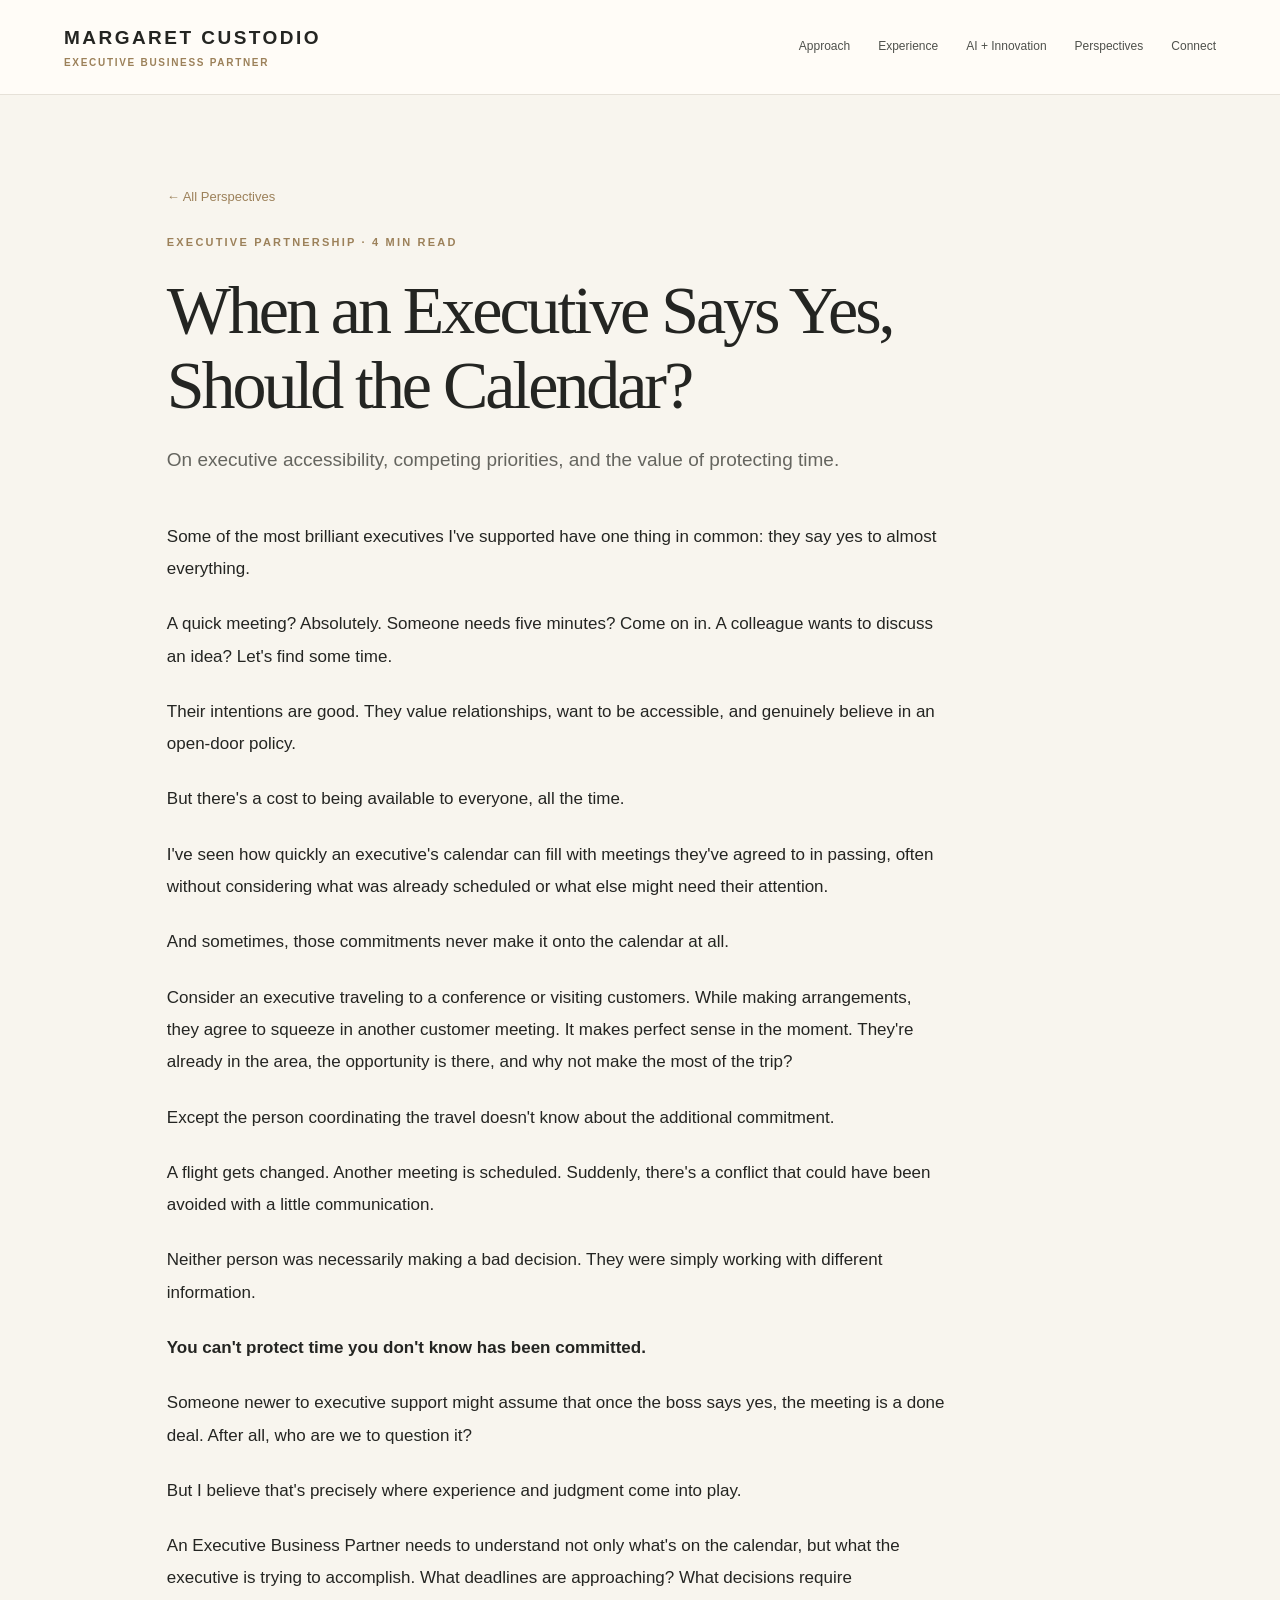
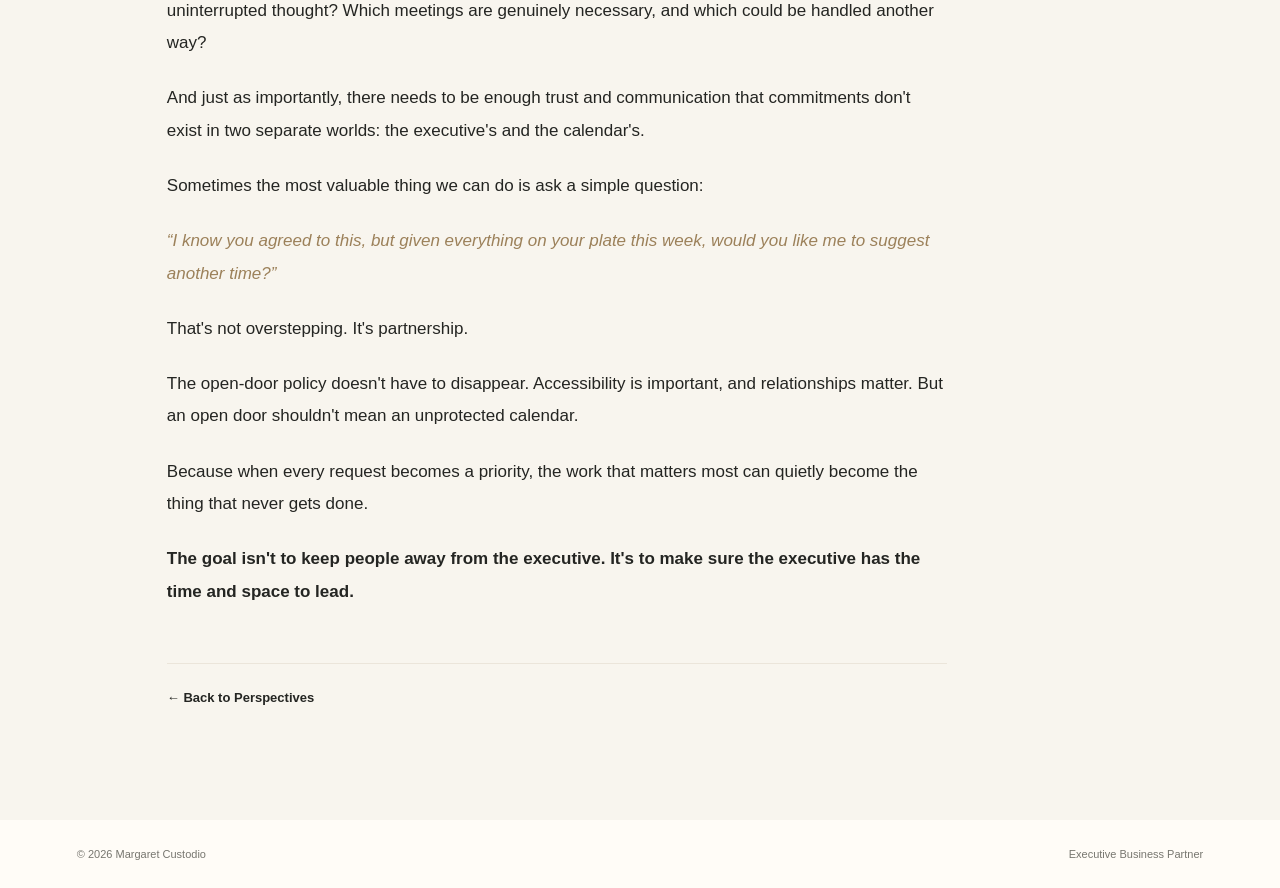
==== calendar-and-priorities.html @ 5e757c97 "Add files via upload" ====
<!doctype html><html lang="en"><head><meta charset="utf-8"><meta name="viewport" content="width=device-width, initial-scale=1"><meta name="description" content="Perspectives from Margaret Custodio on executive partnership, leadership and the modern workplace."><title>When an Executive Says Yes | Margaret Custodio</title><link rel="stylesheet" href="styles.css"></head><body><a class="skip" href="#main">Skip to content</a><header class="site-header"><a class="brand" href="index.html#home">MARGARET CUSTODIO<span>EXECUTIVE BUSINESS PARTNER</span></a><nav aria-label="Main navigation"><a href="index.html#approach">Approach</a><a href="index.html#experience">Experience</a><a href="index.html#innovation">AI + Innovation</a><a href="perspectives.html" aria-current="page">Perspectives</a><a href="index.html#connect">Connect</a></nav></header><main id="main" class="inner-page"><article class="article-layout"><a class="article-back" href="perspectives.html">← All Perspectives</a><div class="eyebrow">EXECUTIVE PARTNERSHIP · 4 MIN READ</div><h1>When an Executive Says Yes, Should the Calendar?</h1><p class="article-subtitle">On executive accessibility, competing priorities, and the value of protecting time.</p><div class="article-body"><p>Some of the most brilliant executives I&#x27;ve supported have one thing in common: they say yes to almost everything.</p><p>A quick meeting? Absolutely. Someone needs five minutes? Come on in. A colleague wants to discuss an idea? Let&#x27;s find some time.</p><p>Their intentions are good. They value relationships, want to be accessible, and genuinely believe in an open-door policy.</p><p>But there&#x27;s a cost to being available to everyone, all the time.</p><p>I&#x27;ve seen how quickly an executive&#x27;s calendar can fill with meetings they&#x27;ve agreed to in passing, often without considering what was already scheduled or what else might need their attention.</p><p>And sometimes, those commitments never make it onto the calendar at all.</p><p>Consider an executive traveling to a conference or visiting customers. While making arrangements, they agree to squeeze in another customer meeting. It makes perfect sense in the moment. They&#x27;re already in the area, the opportunity is there, and why not make the most of the trip?</p><p>Except the person coordinating the travel doesn&#x27;t know about the additional commitment.</p><p>A flight gets changed. Another meeting is scheduled. Suddenly, there&#x27;s a conflict that could have been avoided with a little communication.</p><p>Neither person was necessarily making a bad decision. They were simply working with different information.</p><p><strong>You can&#x27;t protect time you don&#x27;t know has been committed.</strong></p><p>Someone newer to executive support might assume that once the boss says yes, the meeting is a done deal. After all, who are we to question it?</p><p>But I believe that&#x27;s precisely where experience and judgment come into play.</p><p>An Executive Business Partner needs to understand not only what&#x27;s on the calendar, but what the executive is trying to accomplish. What deadlines are approaching? What decisions require uninterrupted thought? Which meetings are genuinely necessary, and which could be handled another way?</p><p>And just as importantly, there needs to be enough trust and communication that commitments don&#x27;t exist in two separate worlds: the executive&#x27;s and the calendar&#x27;s.</p><p>Sometimes the most valuable thing we can do is ask a simple question:</p><p><em>“I know you agreed to this, but given everything on your plate this week, would you like me to suggest another time?”</em></p><p>That&#x27;s not overstepping. It&#x27;s partnership.</p><p>The open-door policy doesn&#x27;t have to disappear. Accessibility is important, and relationships matter. But an open door shouldn&#x27;t mean an unprotected calendar.</p><p>Because when every request becomes a priority, the work that matters most can quietly become the thing that never gets done.</p><p><strong>The goal isn&#x27;t to keep people away from the executive. It&#x27;s to make sure the executive has the time and space to lead.</strong></p></div><div class="article-bottom"><a class="text-link" href="perspectives.html">← Back to Perspectives</a></div></article></main><footer><span>© 2026 Margaret Custodio</span><span>Executive Business Partner</span></footer></body></html>
---- styles.css ----
:root{--ink:#242522;--muted:#65655f;--cream:#f8f5ee;--paper:#fffcf7;--sand:#ebe5da;--gold:#9c815a;--dark:#292c28}*{box-sizing:border-box}html{scroll-behavior:smooth}body{margin:0;background:var(--cream);color:var(--ink);font-family:Arial,Helvetica,sans-serif;line-height:1.65}a{color:inherit}a:focus-visible{outline:3px solid var(--gold);outline-offset:5px}.skip{position:absolute;top:-60px;left:12px;background:white;padding:8px;z-index:10}.skip:focus{top:12px}.site-header{display:flex;justify-content:space-between;align-items:center;padding:25px max(5%,calc((100vw - 1220px)/2));background:var(--paper);border-bottom:1px solid #e6e1d8;gap:20px}.brand{text-decoration:none;font-size:19px;font-weight:700;letter-spacing:.13em;line-height:1.35}.brand span{display:block;font-size:10px;letter-spacing:.17em;color:var(--gold);margin-top:5px}.site-header nav{display:flex;gap:28px;flex-wrap:wrap}.site-header nav a{text-decoration:none;font-size:12px;color:#4f514c}.site-header nav a:hover,.text-link:hover{color:var(--gold)}.hero{min-height:690px;padding:110px max(6%,calc((100vw - 1140px)/2)) 45px;background:radial-gradient(circle at 90% 30%,#e9e0d1 0,transparent 40%),var(--paper)}.eyebrow{font-size:11px;letter-spacing:.2em;font-weight:700;color:var(--gold);text-transform:uppercase}h1,h2,.statement p{font-family:Georgia,'Times New Roman',serif;font-weight:400;letter-spacing:-.045em;line-height:1.08}h1{font-size:clamp(60px,8.2vw,112px);margin:24px 0 27px}h2{font-size:clamp(45px,5vw,76px);margin:20px 0 28px}em{font-weight:400;color:var(--gold)}.intro{font-size:19px;max-width:560px;color:#545750;line-height:1.7}.hero-actions{display:flex;align-items:center;gap:35px;margin:35px 0 90px}.button{display:inline-block;text-decoration:none;background:var(--dark);color:white;padding:15px 23px;font-size:12px;font-weight:700;letter-spacing:.07em}.button:hover{background:#4d534b}.text-link{font-size:13px;text-decoration:none;font-weight:700}.hero-foot{display:flex;gap:36px;flex-wrap:wrap;border-top:1px solid #ded8cc;padding-top:23px;color:var(--muted);font-size:11px;letter-spacing:.07em;text-transform:uppercase}.statement{background:#e9e3d7;padding:100px max(6%,calc((100vw - 1050px)/2));text-align:center}.statement p{font-size:clamp(30px,4.5vw,56px);max-width:1050px;margin:30px auto 0}.section{padding:105px max(6%,calc((100vw - 1140px)/2))}.section-heading{display:flex;justify-content:space-between;gap:70px;align-items:end}.section-heading>p{max-width:390px;color:var(--muted);margin-bottom:30px}.three{display:grid;grid-template-columns:repeat(3,1fr);gap:16px;margin-top:45px}.tile{background:var(--paper);padding:37px 31px 45px;border:1px solid #e7e1d6}.tile-num{font-family:Georgia,serif;color:var(--gold);font-size:25px}.tile h3{font-family:Georgia,serif;font-size:29px;font-weight:400;margin:23px 0 12px}.tile p,.experience-list p,.innovation p{color:#5b5d56;font-size:14px}.experience{background:var(--paper)}.section-lead{max-width:630px;color:var(--muted)}.experience-list{margin-top:45px}.experience-list article{display:grid;grid-template-columns:40% 60%;gap:24px;border-top:1px solid #dedbd4;padding:28px 0}.experience-list h3{font-family:Georgia,serif;font-size:22px;font-weight:400;margin:0 0 4px}.experience-list span{font-size:12px;color:var(--gold)}.experience-list p{margin:0;max-width:570px}.innovation{background:#ede8df}.innovation-grid{display:grid;grid-template-columns:1fr 1fr;gap:70px}.innovation-grid p{font-size:16px}.note{margin-top:30px;padding-top:20px;border-top:1px solid #d4cabc;font-size:12px;letter-spacing:.06em;color:#77736a}.connect{text-align:center;background:var(--dark);color:#faf7f0;padding:100px 24px}.connect h2{margin:20px 0}.connect em{color:#c6ae85}.connect p{color:#d5d5cf}.button.light{background:#f4eee4;color:#292c28;margin:20px 0 30px}.button.light:hover{background:white}.contact-note{font-size:12px}footer{display:flex;justify-content:space-between;gap:20px;padding:25px 6%;font-size:11px;color:#77766f;background:var(--paper)}@media(max-width:760px){.site-header{align-items:flex-start;flex-direction:column;padding:20px 6%}.site-header nav{gap:15px}.hero{min-height:auto;padding:75px 6% 35px}.hero-actions{margin-bottom:70px}.section{padding:75px 6%}.section-heading,.innovation-grid{display:block}.three{grid-template-columns:1fr}.experience-list article{grid-template-columns:1fr;gap:8px}.statement{padding:75px 6%}.hero-foot{gap:14px}footer{flex-direction:column}}

/* Perspectives additions */
.perspectives-feature { background:var(--paper); }
.featured-article { border-top:1px solid var(--sand); padding:36px 0 8px; max-width:800px; }
.featured-article h3 { font-family:Georgia,serif; font-weight:normal; font-size:clamp(27px,3.5vw,42px); line-height:1.18; margin:16px 0; }
.featured-article p { max-width:650px; color:var(--muted); }
.more-link { margin-top:30px; font-size:13px; letter-spacing:.05em; }
.inner-page { padding:88px 6% 110px; max-width:1100px; margin:auto; min-height:70vh; }
.inner-page h1 { font-family:Georgia,serif; font-size:clamp(44px,6vw,76px); font-weight:normal; line-height:1.1; margin:22px 0; }
.inner-page h1 em { color:var(--gold); }
.inner-page .page-intro { max-width:680px; font-size:19px; color:var(--muted); }
.article-card { border-top:1px solid var(--sand); margin-top:54px; padding-top:28px; max-width:780px; }
.article-card h2 { font-family:Georgia,serif; font-weight:normal; font-size:clamp(27px,4vw,43px); line-height:1.2; margin:15px 0; }
.article-card p { color:var(--muted); }
.article-layout { max-width:780px; }
.article-layout h1 { font-size:clamp(40px,5.5vw,68px); }
.article-subtitle { font-size:19px; color:var(--muted); margin-bottom:45px; }
.article-body { font-size:17px; line-height:1.9; }
.article-body p { margin:0 0 23px; }
.article-body strong { color:var(--ink); }
.article-back { display:inline-block; margin-bottom:25px; font-size:13px; color:var(--gold); text-decoration:none; }
.article-bottom { margin-top:55px; padding-top:20px; border-top:1px solid var(--sand); }
@media(max-width:760px) { .inner-page {padding:60px 6% 80px;} .article-body {font-size:16px;} }
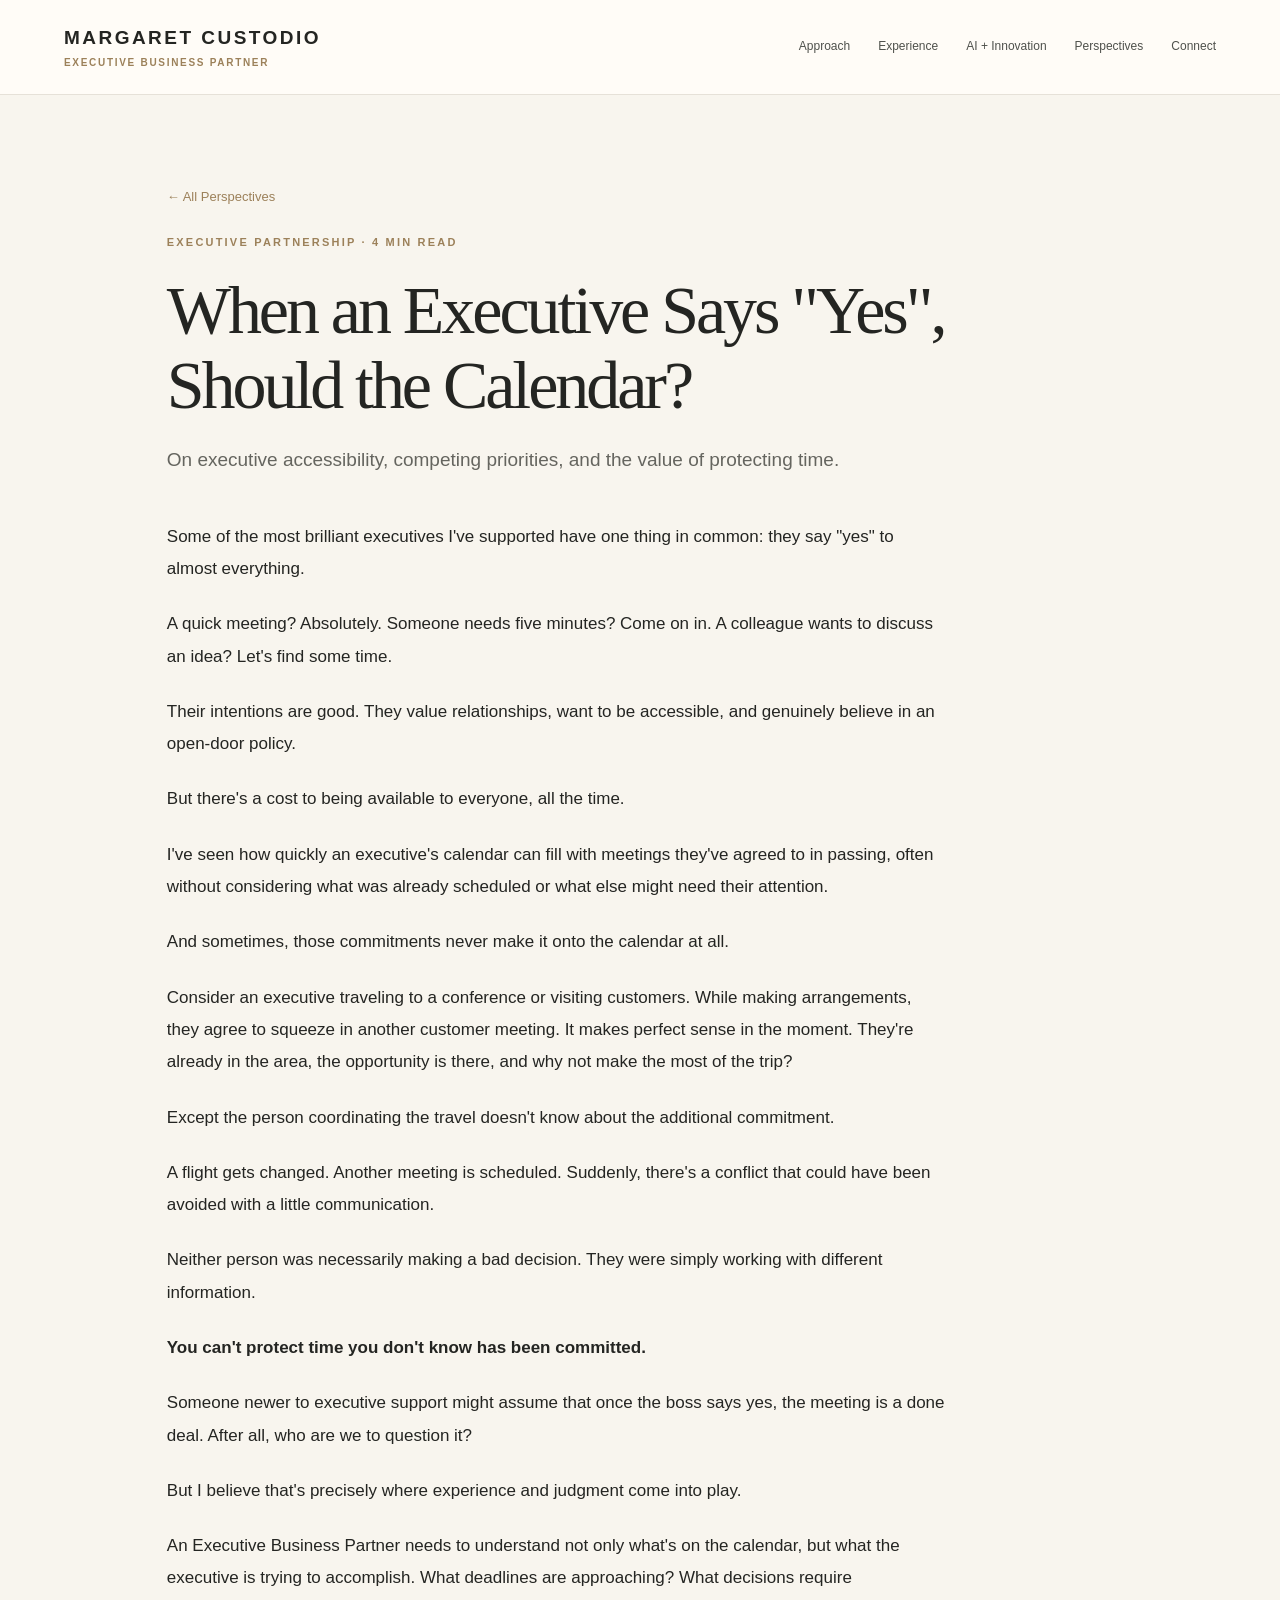
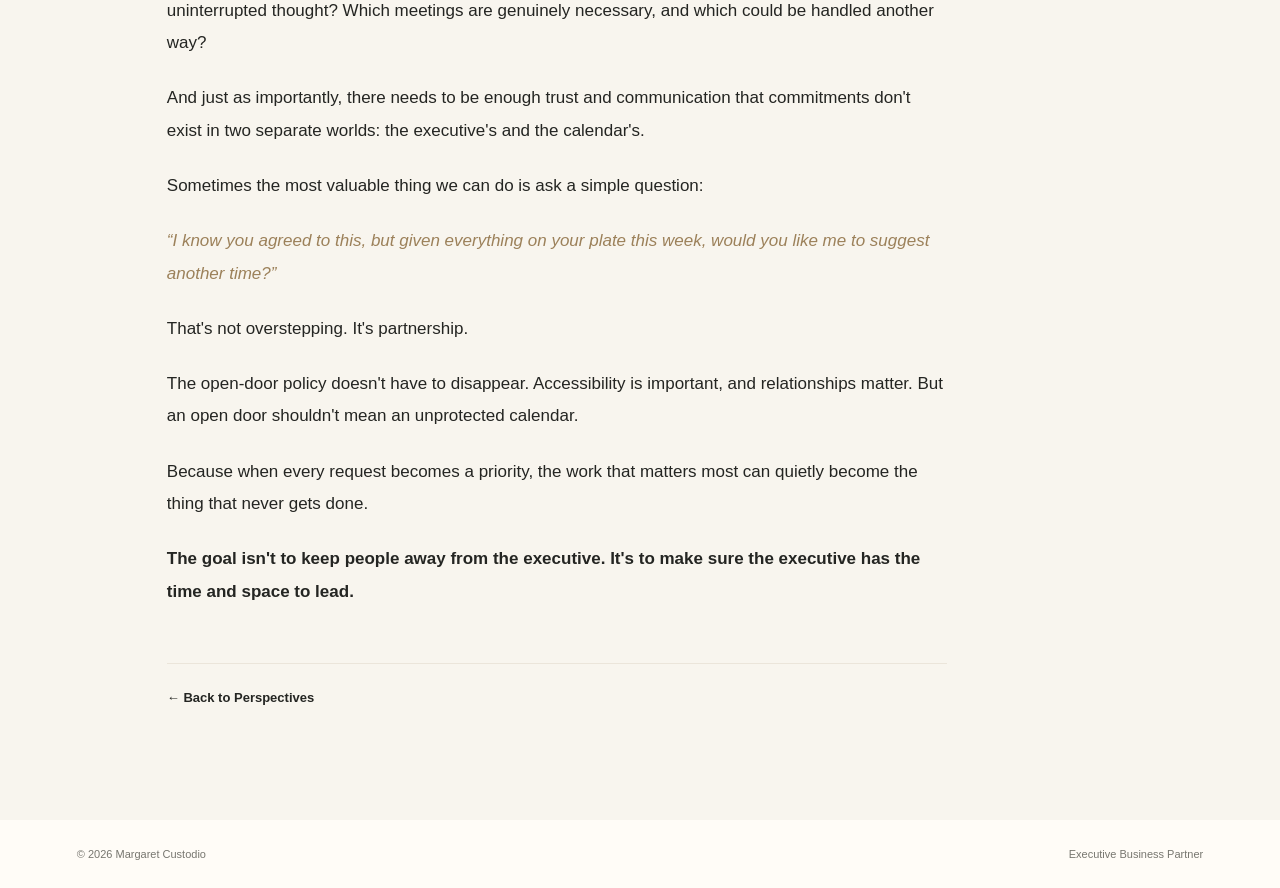
==== commit af53c016: "Fix HTML quotes in calendar-and-priorities.html Updated quotes in the title and article to use stand" ====
--- a/calendar-and-priorities.html
+++ b/calendar-and-priorities.html
@@ -1 +1 @@
-<!doctype html><html lang="en"><head><meta charset="utf-8"><meta name="viewport" content="width=device-width, initial-scale=1"><meta name="description" content="Perspectives from Margaret Custodio on executive partnership, leadership and the modern workplace."><title>When an Executive Says Yes | Margaret Custodio</title><link rel="stylesheet" href="styles.css"></head><body><a class="skip" href="#main">Skip to content</a><header class="site-header"><a class="brand" href="index.html#home">MARGARET CUSTODIO<span>EXECUTIVE BUSINESS PARTNER</span></a><nav aria-label="Main navigation"><a href="index.html#approach">Approach</a><a href="index.html#experience">Experience</a><a href="index.html#innovation">AI + Innovation</a><a href="perspectives.html" aria-current="page">Perspectives</a><a href="index.html#connect">Connect</a></nav></header><main id="main" class="inner-page"><article class="article-layout"><a class="article-back" href="perspectives.html">← All Perspectives</a><div class="eyebrow">EXECUTIVE PARTNERSHIP · 4 MIN READ</div><h1>When an Executive Says Yes, Should the Calendar?</h1><p class="article-subtitle">On executive accessibility, competing priorities, and the value of protecting time.</p><div class="article-body"><p>Some of the most brilliant executives I&#x27;ve supported have one thing in common: they say yes to almost everything.</p><p>A quick meeting? Absolutely. Someone needs five minutes? Come on in. A colleague wants to discuss an idea? Let&#x27;s find some time.</p><p>Their intentions are good. They value relationships, want to be accessible, and genuinely believe in an open-door policy.</p><p>But there&#x27;s a cost to being available to everyone, all the time.</p><p>I&#x27;ve seen how quickly an executive&#x27;s calendar can fill with meetings they&#x27;ve agreed to in passing, often without considering what was already scheduled or what else might need their attention.</p><p>And sometimes, those commitments never make it onto the calendar at all.</p><p>Consider an executive traveling to a conference or visiting customers. While making arrangements, they agree to squeeze in another customer meeting. It makes perfect sense in the moment. They&#x27;re already in the area, the opportunity is there, and why not make the most of the trip?</p><p>Except the person coordinating the travel doesn&#x27;t know about the additional commitment.</p><p>A flight gets changed. Another meeting is scheduled. Suddenly, there&#x27;s a conflict that could have been avoided with a little communication.</p><p>Neither person was necessarily making a bad decision. They were simply working with different information.</p><p><strong>You can&#x27;t protect time you don&#x27;t know has been committed.</strong></p><p>Someone newer to executive support might assume that once the boss says yes, the meeting is a done deal. After all, who are we to question it?</p><p>But I believe that&#x27;s precisely where experience and judgment come into play.</p><p>An Executive Business Partner needs to understand not only what&#x27;s on the calendar, but what the executive is trying to accomplish. What deadlines are approaching? What decisions require uninterrupted thought? Which meetings are genuinely necessary, and which could be handled another way?</p><p>And just as importantly, there needs to be enough trust and communication that commitments don&#x27;t exist in two separate worlds: the executive&#x27;s and the calendar&#x27;s.</p><p>Sometimes the most valuable thing we can do is ask a simple question:</p><p><em>“I know you agreed to this, but given everything on your plate this week, would you like me to suggest another time?”</em></p><p>That&#x27;s not overstepping. It&#x27;s partnership.</p><p>The open-door policy doesn&#x27;t have to disappear. Accessibility is important, and relationships matter. But an open door shouldn&#x27;t mean an unprotected calendar.</p><p>Because when every request becomes a priority, the work that matters most can quietly become the thing that never gets done.</p><p><strong>The goal isn&#x27;t to keep people away from the executive. It&#x27;s to make sure the executive has the time and space to lead.</strong></p></div><div class="article-bottom"><a class="text-link" href="perspectives.html">← Back to Perspectives</a></div></article></main><footer><span>© 2026 Margaret Custodio</span><span>Executive Business Partner</span></footer></body></html>+<!doctype html><html lang="en"><head><meta charset="utf-8"><meta name="viewport" content="width=device-width, initial-scale=1"><meta name="description" content="Perspectives from Margaret Custodio on executive partnership, leadership and the modern workplace."><title>When an Executive Says "Yes" | Margaret Custodio</title><link rel="stylesheet" href="styles.css"></head><body><a class="skip" href="#main">Skip to content</a><header class="site-header"><a class="brand" href="index.html#home">MARGARET CUSTODIO<span>EXECUTIVE BUSINESS PARTNER</span></a><nav aria-label="Main navigation"><a href="index.html#approach">Approach</a><a href="index.html#experience">Experience</a><a href="index.html#innovation">AI + Innovation</a><a href="perspectives.html" aria-current="page">Perspectives</a><a href="index.html#connect">Connect</a></nav></header><main id="main" class="inner-page"><article class="article-layout"><a class="article-back" href="perspectives.html">← All Perspectives</a><div class="eyebrow">EXECUTIVE PARTNERSHIP · 4 MIN READ</div><h1>When an Executive Says "Yes", Should the Calendar?</h1><p class="article-subtitle">On executive accessibility, competing priorities, and the value of protecting time.</p><div class="article-body"><p>Some of the most brilliant executives I&#x27;ve supported have one thing in common: they say "yes" to almost everything.</p><p>A quick meeting? Absolutely. Someone needs five minutes? Come on in. A colleague wants to discuss an idea? Let&#x27;s find some time.</p><p>Their intentions are good. They value relationships, want to be accessible, and genuinely believe in an open-door policy.</p><p>But there&#x27;s a cost to being available to everyone, all the time.</p><p>I&#x27;ve seen how quickly an executive&#x27;s calendar can fill with meetings they&#x27;ve agreed to in passing, often without considering what was already scheduled or what else might need their attention.</p><p>And sometimes, those commitments never make it onto the calendar at all.</p><p>Consider an executive traveling to a conference or visiting customers. While making arrangements, they agree to squeeze in another customer meeting. It makes perfect sense in the moment. They&#x27;re already in the area, the opportunity is there, and why not make the most of the trip?</p><p>Except the person coordinating the travel doesn&#x27;t know about the additional commitment.</p><p>A flight gets changed. Another meeting is scheduled. Suddenly, there&#x27;s a conflict that could have been avoided with a little communication.</p><p>Neither person was necessarily making a bad decision. They were simply working with different information.</p><p><strong>You can&#x27;t protect time you don&#x27;t know has been committed.</strong></p><p>Someone newer to executive support might assume that once the boss says yes, the meeting is a done deal. After all, who are we to question it?</p><p>But I believe that&#x27;s precisely where experience and judgment come into play.</p><p>An Executive Business Partner needs to understand not only what&#x27;s on the calendar, but what the executive is trying to accomplish. What deadlines are approaching? What decisions require uninterrupted thought? Which meetings are genuinely necessary, and which could be handled another way?</p><p>And just as importantly, there needs to be enough trust and communication that commitments don&#x27;t exist in two separate worlds: the executive&#x27;s and the calendar&#x27;s.</p><p>Sometimes the most valuable thing we can do is ask a simple question:</p><p><em>“I know you agreed to this, but given everything on your plate this week, would you like me to suggest another time?”</em></p><p>That&#x27;s not overstepping. It&#x27;s partnership.</p><p>The open-door policy doesn&#x27;t have to disappear. Accessibility is important, and relationships matter. But an open door shouldn&#x27;t mean an unprotected calendar.</p><p>Because when every request becomes a priority, the work that matters most can quietly become the thing that never gets done.</p><p><strong>The goal isn&#x27;t to keep people away from the executive. It&#x27;s to make sure the executive has the time and space to lead.</strong></p></div><div class="article-bottom"><a class="text-link" href="perspectives.html">← Back to Perspectives</a></div></article></main><footer><span>© 2026 Margaret Custodio</span><span>Executive Business Partner</span></footer></body></html>
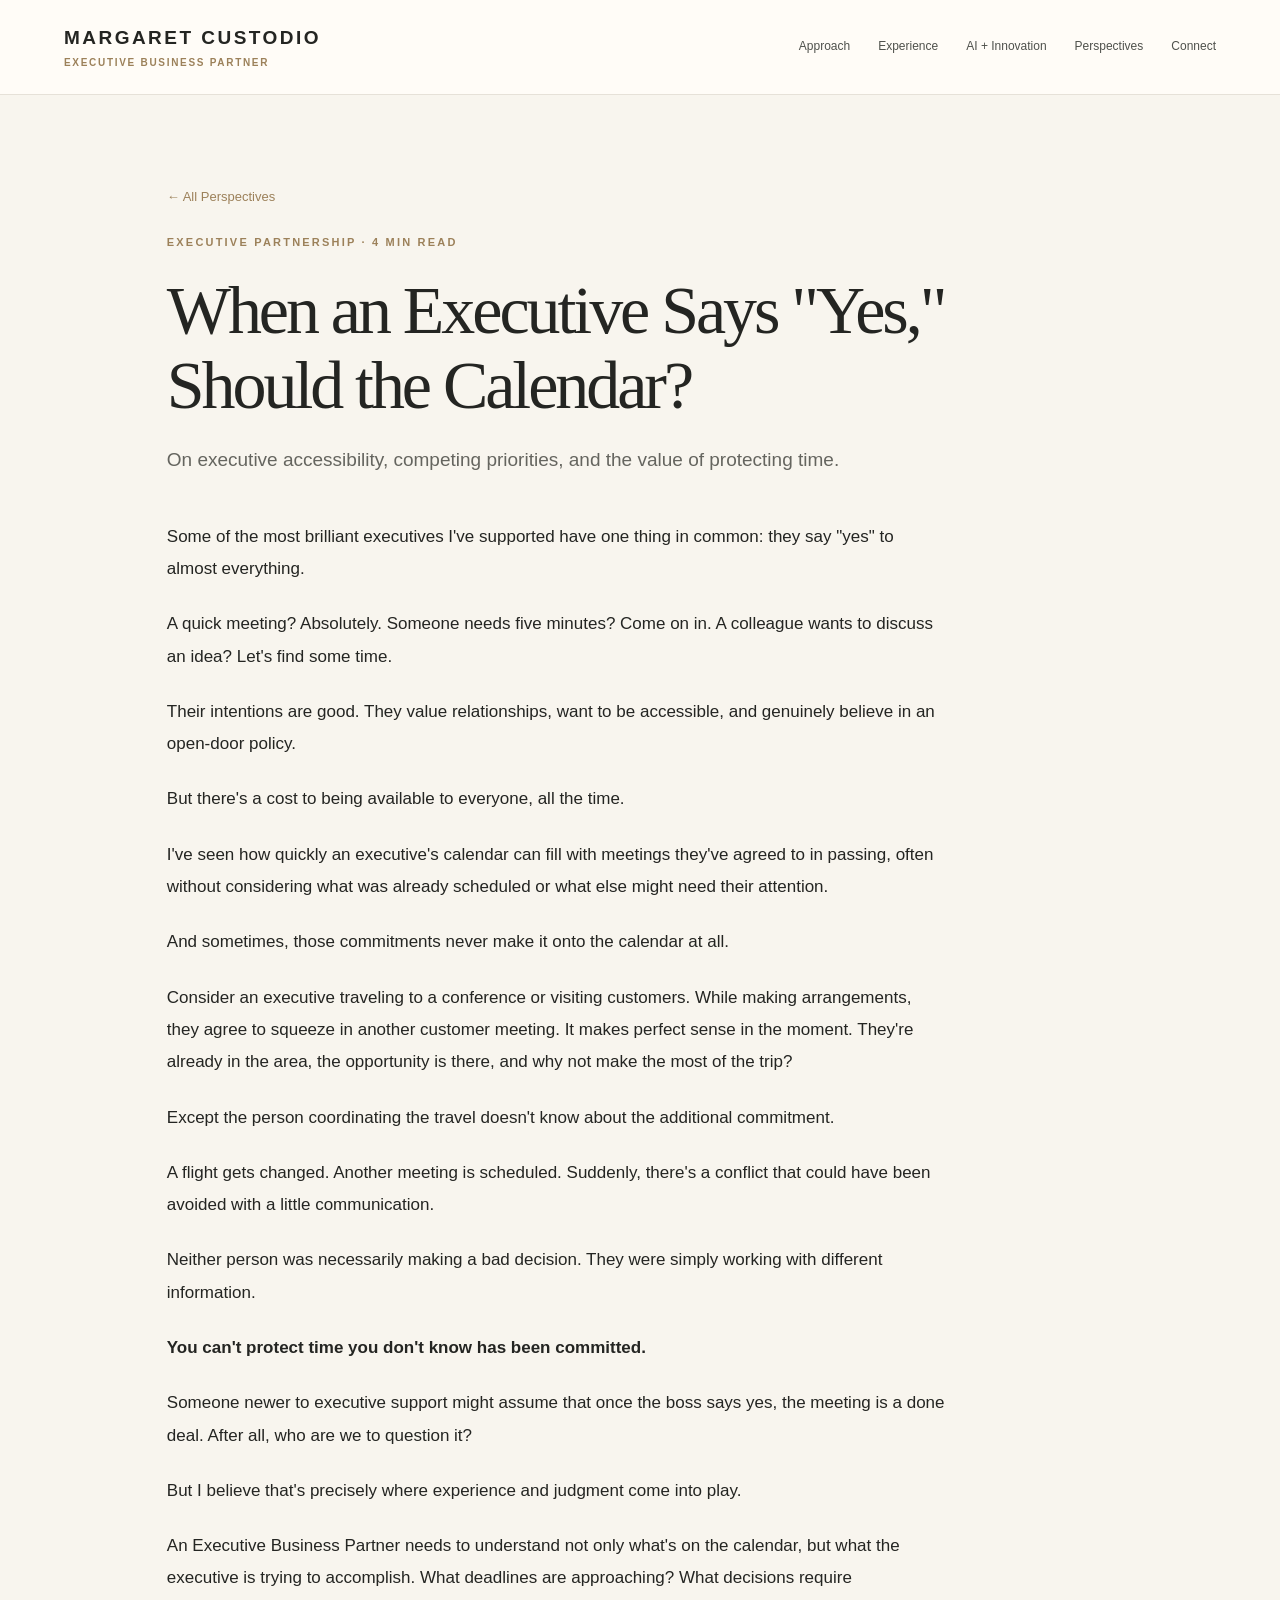
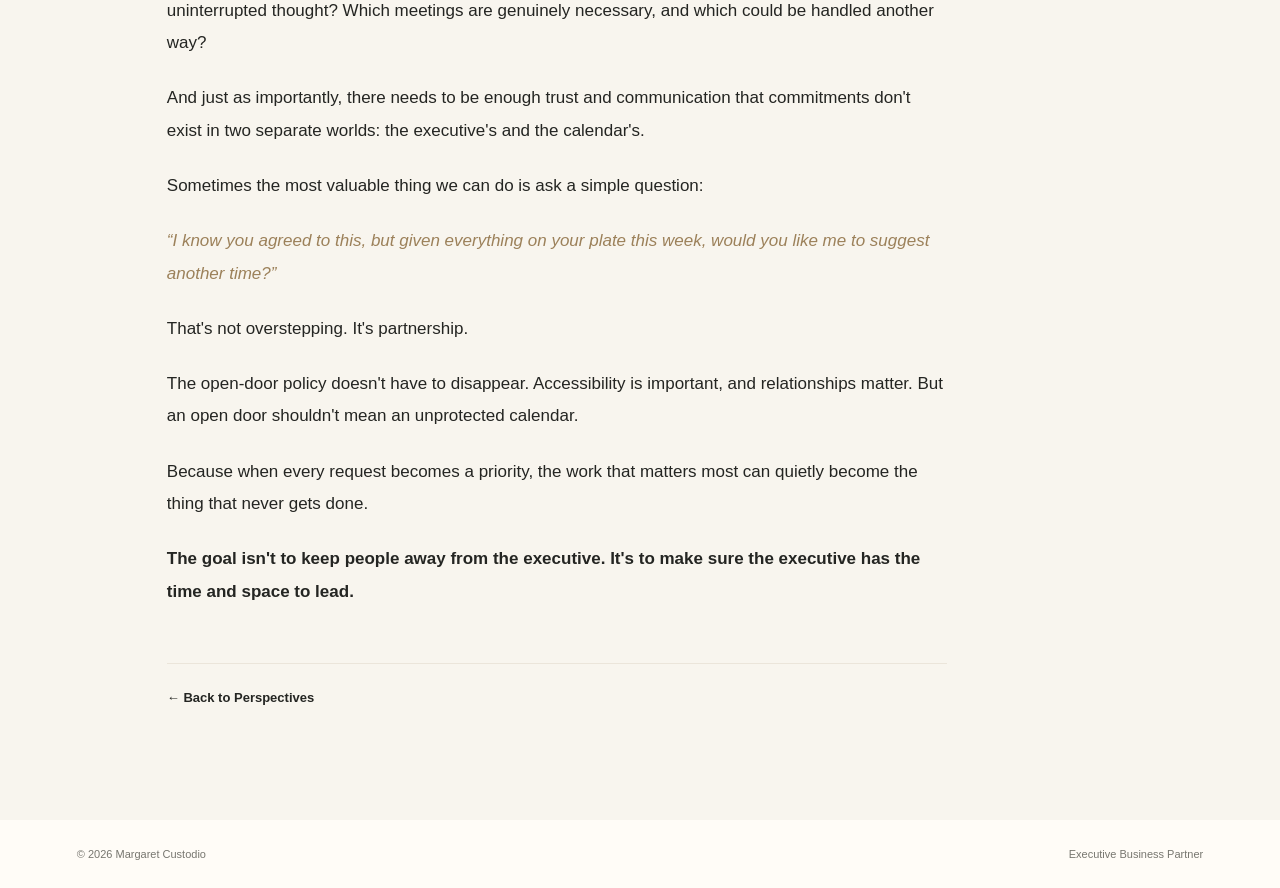
==== commit 82575d2d: "Fix HTML formatting and update article title" ====
--- a/calendar-and-priorities.html
+++ b/calendar-and-priorities.html
@@ -1 +1 @@
-<!doctype html><html lang="en"><head><meta charset="utf-8"><meta name="viewport" content="width=device-width, initial-scale=1"><meta name="description" content="Perspectives from Margaret Custodio on executive partnership, leadership and the modern workplace."><title>When an Executive Says "Yes" | Margaret Custodio</title><link rel="stylesheet" href="styles.css"></head><body><a class="skip" href="#main">Skip to content</a><header class="site-header"><a class="brand" href="index.html#home">MARGARET CUSTODIO<span>EXECUTIVE BUSINESS PARTNER</span></a><nav aria-label="Main navigation"><a href="index.html#approach">Approach</a><a href="index.html#experience">Experience</a><a href="index.html#innovation">AI + Innovation</a><a href="perspectives.html" aria-current="page">Perspectives</a><a href="index.html#connect">Connect</a></nav></header><main id="main" class="inner-page"><article class="article-layout"><a class="article-back" href="perspectives.html">← All Perspectives</a><div class="eyebrow">EXECUTIVE PARTNERSHIP · 4 MIN READ</div><h1>When an Executive Says "Yes", Should the Calendar?</h1><p class="article-subtitle">On executive accessibility, competing priorities, and the value of protecting time.</p><div class="article-body"><p>Some of the most brilliant executives I&#x27;ve supported have one thing in common: they say "yes" to almost everything.</p><p>A quick meeting? Absolutely. Someone needs five minutes? Come on in. A colleague wants to discuss an idea? Let&#x27;s find some time.</p><p>Their intentions are good. They value relationships, want to be accessible, and genuinely believe in an open-door policy.</p><p>But there&#x27;s a cost to being available to everyone, all the time.</p><p>I&#x27;ve seen how quickly an executive&#x27;s calendar can fill with meetings they&#x27;ve agreed to in passing, often without considering what was already scheduled or what else might need their attention.</p><p>And sometimes, those commitments never make it onto the calendar at all.</p><p>Consider an executive traveling to a conference or visiting customers. While making arrangements, they agree to squeeze in another customer meeting. It makes perfect sense in the moment. They&#x27;re already in the area, the opportunity is there, and why not make the most of the trip?</p><p>Except the person coordinating the travel doesn&#x27;t know about the additional commitment.</p><p>A flight gets changed. Another meeting is scheduled. Suddenly, there&#x27;s a conflict that could have been avoided with a little communication.</p><p>Neither person was necessarily making a bad decision. They were simply working with different information.</p><p><strong>You can&#x27;t protect time you don&#x27;t know has been committed.</strong></p><p>Someone newer to executive support might assume that once the boss says yes, the meeting is a done deal. After all, who are we to question it?</p><p>But I believe that&#x27;s precisely where experience and judgment come into play.</p><p>An Executive Business Partner needs to understand not only what&#x27;s on the calendar, but what the executive is trying to accomplish. What deadlines are approaching? What decisions require uninterrupted thought? Which meetings are genuinely necessary, and which could be handled another way?</p><p>And just as importantly, there needs to be enough trust and communication that commitments don&#x27;t exist in two separate worlds: the executive&#x27;s and the calendar&#x27;s.</p><p>Sometimes the most valuable thing we can do is ask a simple question:</p><p><em>“I know you agreed to this, but given everything on your plate this week, would you like me to suggest another time?”</em></p><p>That&#x27;s not overstepping. It&#x27;s partnership.</p><p>The open-door policy doesn&#x27;t have to disappear. Accessibility is important, and relationships matter. But an open door shouldn&#x27;t mean an unprotected calendar.</p><p>Because when every request becomes a priority, the work that matters most can quietly become the thing that never gets done.</p><p><strong>The goal isn&#x27;t to keep people away from the executive. It&#x27;s to make sure the executive has the time and space to lead.</strong></p></div><div class="article-bottom"><a class="text-link" href="perspectives.html">← Back to Perspectives</a></div></article></main><footer><span>© 2026 Margaret Custodio</span><span>Executive Business Partner</span></footer></body></html>
+<!doctype html><html lang="en"><head><meta charset="utf-8"><meta name="viewport" content="width=device-width, initial-scale=1"><meta name="description" content="Perspectives from Margaret Custodio on executive partnership, leadership and the modern workplace."><title>When an Executive Says "Yes" | Margaret Custodio</title><link rel="stylesheet" href="styles.css"></head><body><a class="skip" href="#main">Skip to content</a><header class="site-header"><a class="brand" href="index.html#home">MARGARET CUSTODIO<span>EXECUTIVE BUSINESS PARTNER</span></a><nav aria-label="Main navigation"><a href="index.html#approach">Approach</a><a href="index.html#experience">Experience</a><a href="index.html#innovation">AI + Innovation</a><a href="perspectives.html" aria-current="page">Perspectives</a><a href="index.html#connect">Connect</a></nav></header><main id="main" class="inner-page"><article class="article-layout"><a class="article-back" href="perspectives.html">← All Perspectives</a><div class="eyebrow">EXECUTIVE PARTNERSHIP · 4 MIN READ</div><h1>When an Executive Says "Yes," Should the Calendar?</h1><p class="article-subtitle">On executive accessibility, competing priorities, and the value of protecting time.</p><div class="article-body"><p>Some of the most brilliant executives I&#x27;ve supported have one thing in common: they say "yes" to almost everything.</p><p>A quick meeting? Absolutely. Someone needs five minutes? Come on in. A colleague wants to discuss an idea? Let&#x27;s find some time.</p><p>Their intentions are good. They value relationships, want to be accessible, and genuinely believe in an open-door policy.</p><p>But there&#x27;s a cost to being available to everyone, all the time.</p><p>I&#x27;ve seen how quickly an executive&#x27;s calendar can fill with meetings they&#x27;ve agreed to in passing, often without considering what was already scheduled or what else might need their attention.</p><p>And sometimes, those commitments never make it onto the calendar at all.</p><p>Consider an executive traveling to a conference or visiting customers. While making arrangements, they agree to squeeze in another customer meeting. It makes perfect sense in the moment. They&#x27;re already in the area, the opportunity is there, and why not make the most of the trip?</p><p>Except the person coordinating the travel doesn&#x27;t know about the additional commitment.</p><p>A flight gets changed. Another meeting is scheduled. Suddenly, there&#x27;s a conflict that could have been avoided with a little communication.</p><p>Neither person was necessarily making a bad decision. They were simply working with different information.</p><p><strong>You can&#x27;t protect time you don&#x27;t know has been committed.</strong></p><p>Someone newer to executive support might assume that once the boss says yes, the meeting is a done deal. After all, who are we to question it?</p><p>But I believe that&#x27;s precisely where experience and judgment come into play.</p><p>An Executive Business Partner needs to understand not only what&#x27;s on the calendar, but what the executive is trying to accomplish. What deadlines are approaching? What decisions require uninterrupted thought? Which meetings are genuinely necessary, and which could be handled another way?</p><p>And just as importantly, there needs to be enough trust and communication that commitments don&#x27;t exist in two separate worlds: the executive&#x27;s and the calendar&#x27;s.</p><p>Sometimes the most valuable thing we can do is ask a simple question:</p><p><em>“I know you agreed to this, but given everything on your plate this week, would you like me to suggest another time?”</em></p><p>That&#x27;s not overstepping. It&#x27;s partnership.</p><p>The open-door policy doesn&#x27;t have to disappear. Accessibility is important, and relationships matter. But an open door shouldn&#x27;t mean an unprotected calendar.</p><p>Because when every request becomes a priority, the work that matters most can quietly become the thing that never gets done.</p><p><strong>The goal isn&#x27;t to keep people away from the executive. It&#x27;s to make sure the executive has the time and space to lead.</strong></p></div><div class="article-bottom"><a class="text-link" href="perspectives.html">← Back to Perspectives</a></div></article></main><footer><span>© 2026 Margaret Custodio</span><span>Executive Business Partner</span></footer></body></html>
